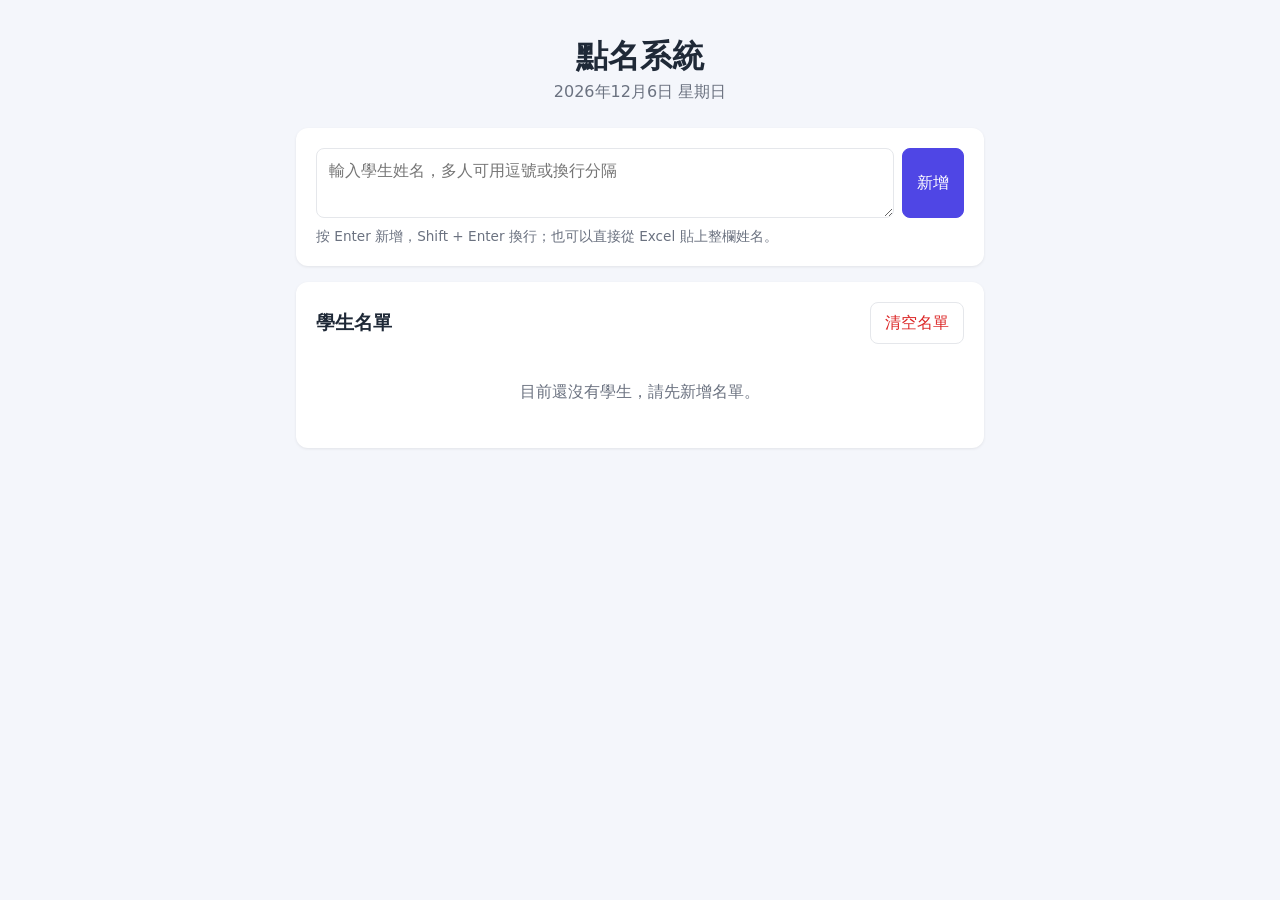
==== index.html @ 5b0069a3 "feat: 建立點名系統與學生名單管理 - 建立 index.html、style.css、script.js 基本架構 - 可新增學生，支援用逗號或換行一次加入多人（可直接從 Excel 貼上） -" ====
<!DOCTYPE html>
<html lang="zh-Hant">
<head>
  <meta charset="UTF-8">
  <meta name="viewport" content="width=device-width, initial-scale=1.0">
  <title>點名系統</title>
  <link rel="stylesheet" href="style.css">
</head>
<body>
  <main class="container">
    <header class="header">
      <h1>點名系統</h1>
      <p id="today" class="today"></p>
    </header>

    <section class="card">
      <form id="add-form" class="add-form">
        <textarea id="name-input" rows="2" placeholder="輸入學生姓名，多人可用逗號或換行分隔"></textarea>
        <button type="submit" class="btn btn-primary">新增</button>
      </form>
      <p class="hint">按 Enter 新增，Shift + Enter 換行；也可以直接從 Excel 貼上整欄姓名。</p>
    </section>

    <section class="card">
      <div class="list-header">
        <h2>學生名單</h2>
        <div class="actions">
          <button type="button" id="clear-btn" class="btn btn-danger">清空名單</button>
        </div>
      </div>
      <ul id="student-list" class="student-list"></ul>
      <p id="empty-tip" class="empty-tip">目前還沒有學生，請先新增名單。</p>
    </section>
  </main>

  <script src="script.js"></script>
</body>
</html>
---- style.css ----
:root {
  --bg: #f4f6fb;
  --card: #ffffff;
  --text: #1f2937;
  --muted: #6b7280;
  --border: #e5e7eb;
  --primary: #4f46e5;
  --primary-dark: #4338ca;
  --danger: #dc2626;
  --radius: 12px;
  --shadow: 0 1px 3px rgba(0, 0, 0, 0.08);
}

* {
  box-sizing: border-box;
  margin: 0;
  padding: 0;
}

body {
  font-family: "Noto Sans TC", "Microsoft JhengHei", system-ui, sans-serif;
  background: var(--bg);
  color: var(--text);
  line-height: 1.5;
}

.container {
  max-width: 720px;
  margin: 0 auto;
  padding: 32px 16px 48px;
}

.header {
  text-align: center;
  margin-bottom: 24px;
}

.header h1 {
  font-size: 2rem;
}

.today {
  color: var(--muted);
}

.card {
  background: var(--card);
  border-radius: var(--radius);
  box-shadow: var(--shadow);
  padding: 20px;
  margin-bottom: 16px;
}

/* 新增學生 */
.add-form {
  display: flex;
  gap: 8px;
}

.add-form textarea {
  flex: 1;
  padding: 10px 12px;
  border: 1px solid var(--border);
  border-radius: 8px;
  font: inherit;
  resize: vertical;
}

.add-form textarea:focus {
  outline: 2px solid var(--primary);
  border-color: transparent;
}

.hint {
  margin-top: 8px;
  font-size: 0.85rem;
  color: var(--muted);
}

/* 按鈕 */
.btn {
  padding: 8px 14px;
  border: 1px solid var(--border);
  border-radius: 8px;
  background: #fff;
  color: var(--text);
  font: inherit;
  cursor: pointer;
  transition: background 0.15s;
}

.btn:hover {
  background: #f3f4f6;
}

.btn-primary {
  background: var(--primary);
  border-color: var(--primary);
  color: #fff;
}

.btn-primary:hover {
  background: var(--primary-dark);
}

.btn-danger {
  color: var(--danger);
}

.btn-danger:hover {
  background: #fef2f2;
}

/* 學生名單 */
.list-header {
  display: flex;
  justify-content: space-between;
  align-items: center;
  flex-wrap: wrap;
  gap: 8px;
  margin-bottom: 12px;
}

.list-header h2 {
  font-size: 1.2rem;
}

.actions {
  display: flex;
  flex-wrap: wrap;
  gap: 8px;
}

.student-list {
  list-style: none;
}

.student {
  display: flex;
  align-items: center;
  gap: 12px;
  padding: 10px 8px;
  border-bottom: 1px solid var(--border);
}

.student:last-child {
  border-bottom: none;
}

.student-no {
  width: 2em;
  text-align: right;
  color: var(--muted);
}

.student-name {
  flex: 1;
  font-weight: 500;
}

.btn-delete {
  border: none;
  background: none;
  color: var(--muted);
  font-size: 1.25rem;
  line-height: 1;
  padding: 0 6px;
  cursor: pointer;
}

.btn-delete:hover {
  color: var(--danger);
}

.empty-tip {
  text-align: center;
  color: var(--muted);
  padding: 24px 0;
}
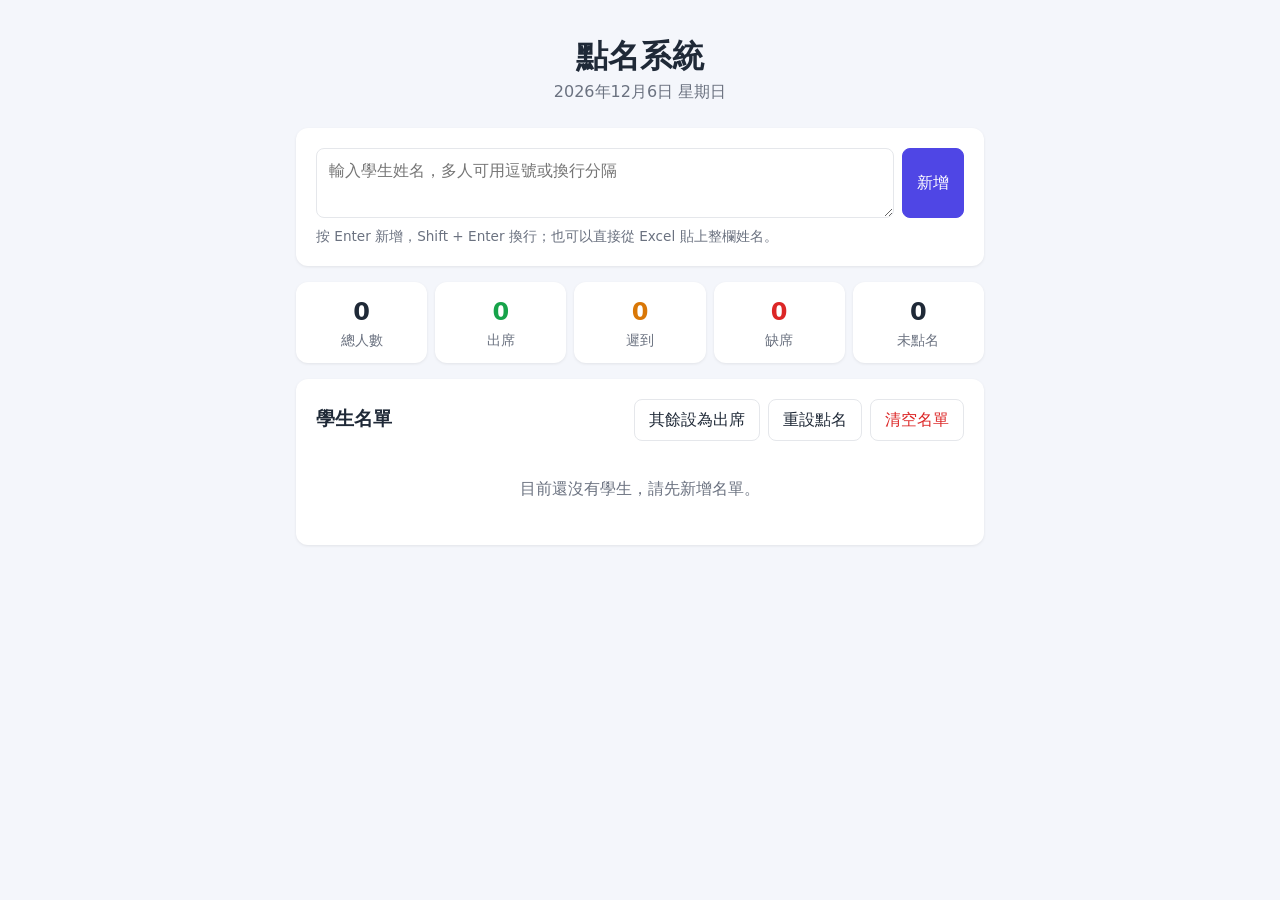
==== commit 54cd302e: "feat: 新增出席、遲到、缺席點名與人數統計 - 每位學生可標記出席／遲到／缺席，再點一次同一個狀態即取消 - 顯示總人數、出席、遲到、缺席、未點名的即時統計 - 新增「其餘設為出席」，只需標記缺席" ====
--- a/index.html
+++ b/index.html
@@ -21,10 +21,20 @@
       <p class="hint">按 Enter 新增，Shift + Enter 換行；也可以直接從 Excel 貼上整欄姓名。</p>
     </section>
 
+    <section class="stats">
+      <div class="stat"><strong id="stat-total">0</strong>總人數</div>
+      <div class="stat present"><strong id="stat-present">0</strong>出席</div>
+      <div class="stat late"><strong id="stat-late">0</strong>遲到</div>
+      <div class="stat absent"><strong id="stat-absent">0</strong>缺席</div>
+      <div class="stat"><strong id="stat-unmarked">0</strong>未點名</div>
+    </section>
+
     <section class="card">
       <div class="list-header">
         <h2>學生名單</h2>
         <div class="actions">
+          <button type="button" id="rest-present-btn" class="btn" title="把還沒點名的學生都設為出席">其餘設為出席</button>
+          <button type="button" id="reset-btn" class="btn">重設點名</button>
           <button type="button" id="clear-btn" class="btn btn-danger">清空名單</button>
         </div>
       </div>
--- a/style.css
+++ b/style.css
@@ -7,6 +7,9 @@
   --primary: #4f46e5;
   --primary-dark: #4338ca;
   --danger: #dc2626;
+  --present: #16a34a;
+  --late: #d97706;
+  --absent: #dc2626;
   --radius: 12px;
   --shadow: 0 1px 3px rgba(0, 0, 0, 0.08);
 }
@@ -75,6 +78,42 @@
   margin-top: 8px;
   font-size: 0.85rem;
   color: var(--muted);
+}
+
+/* 統計 */
+.stats {
+  display: grid;
+  grid-template-columns: repeat(5, 1fr);
+  gap: 8px;
+  margin-bottom: 16px;
+}
+
+.stat {
+  background: var(--card);
+  border-radius: var(--radius);
+  box-shadow: var(--shadow);
+  padding: 12px 8px;
+  text-align: center;
+  font-size: 0.85rem;
+  color: var(--muted);
+}
+
+.stat strong {
+  display: block;
+  font-size: 1.5rem;
+  color: var(--text);
+}
+
+.stat.present strong {
+  color: var(--present);
+}
+
+.stat.late strong {
+  color: var(--late);
+}
+
+.stat.absent strong {
+  color: var(--absent);
 }
 
 /* 按鈕 */
@@ -158,6 +197,49 @@
   font-weight: 500;
 }
 
+.student.absent .student-name {
+  color: var(--muted);
+}
+
+.status-group {
+  display: flex;
+  gap: 4px;
+}
+
+.status-btn {
+  padding: 4px 10px;
+  border: 1px solid var(--border);
+  border-radius: 999px;
+  background: #fff;
+  color: var(--muted);
+  font: inherit;
+  font-size: 0.85rem;
+  cursor: pointer;
+}
+
+.status-btn:hover {
+  background: #f3f4f6;
+}
+
+.status-btn.active {
+  color: #fff;
+}
+
+.status-btn.present.active {
+  background: var(--present);
+  border-color: var(--present);
+}
+
+.status-btn.late.active {
+  background: var(--late);
+  border-color: var(--late);
+}
+
+.status-btn.absent.active {
+  background: var(--absent);
+  border-color: var(--absent);
+}
+
 .btn-delete {
   border: none;
   background: none;
@@ -177,3 +259,20 @@
   color: var(--muted);
   padding: 24px 0;
 }
+
+/* 手機版 */
+@media (max-width: 520px) {
+  .stats {
+    grid-template-columns: repeat(3, 1fr);
+  }
+
+  .student {
+    flex-wrap: wrap;
+  }
+
+  .status-group {
+    order: 1;
+    width: 100%;
+    padding-left: calc(2em + 12px);
+  }
+}
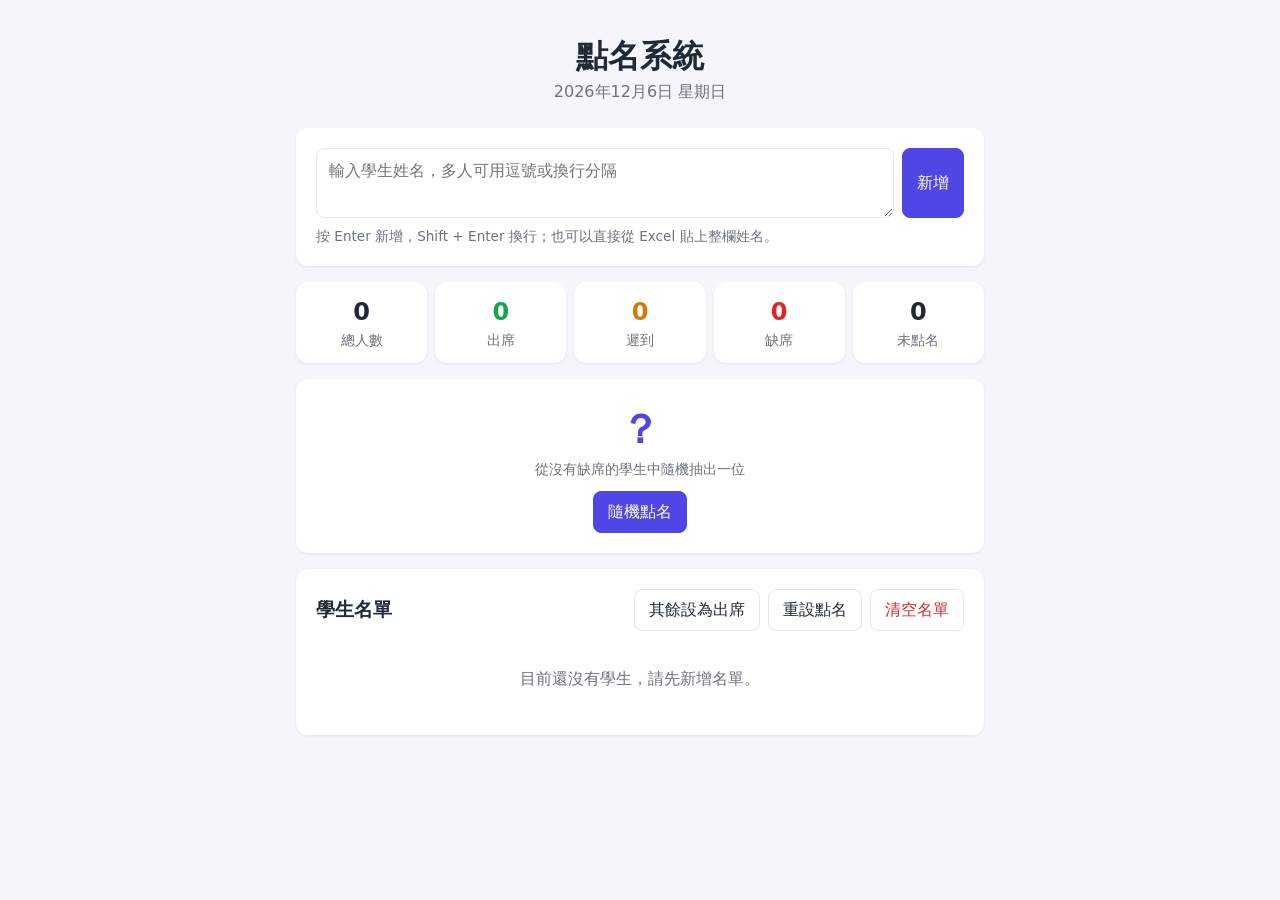
==== commit 2f827583: "feat: 新增隨機點名功能 - 從沒有缺席的學生中隨機抽出一位，抽的過程有名字輪播效果 - 抽中的學生會在名單中以底色標示 - 抽點進行中暫時停用按鈕，避免連續點擊  Co-Authored-By:" ====
--- a/index.html
+++ b/index.html
@@ -29,6 +29,12 @@
       <div class="stat"><strong id="stat-unmarked">0</strong>未點名</div>
     </section>
 
+    <section class="card picker">
+      <div id="picked-name" class="picked-name">？</div>
+      <p class="hint">從沒有缺席的學生中隨機抽出一位</p>
+      <button type="button" id="pick-btn" class="btn btn-primary">隨機點名</button>
+    </section>
+
     <section class="card">
       <div class="list-header">
         <h2>學生名單</h2>
--- a/style.css
+++ b/style.css
@@ -150,6 +150,31 @@
   background: #fef2f2;
 }
 
+.btn:disabled {
+  opacity: 0.6;
+  cursor: not-allowed;
+}
+
+/* 隨機點名 */
+.picker {
+  text-align: center;
+}
+
+.picked-name {
+  min-height: 3.75rem;
+  font-size: 2.5rem;
+  font-weight: 700;
+  color: var(--primary);
+}
+
+.picked-name.rolling {
+  color: var(--muted);
+}
+
+.picker .hint {
+  margin: 0 0 12px;
+}
+
 /* 學生名單 */
 .list-header {
   display: flex;
@@ -201,6 +226,11 @@
   color: var(--muted);
 }
 
+.student.picked {
+  background: #eef2ff;
+  box-shadow: inset 3px 0 var(--primary);
+}
+
 .status-group {
   display: flex;
   gap: 4px;
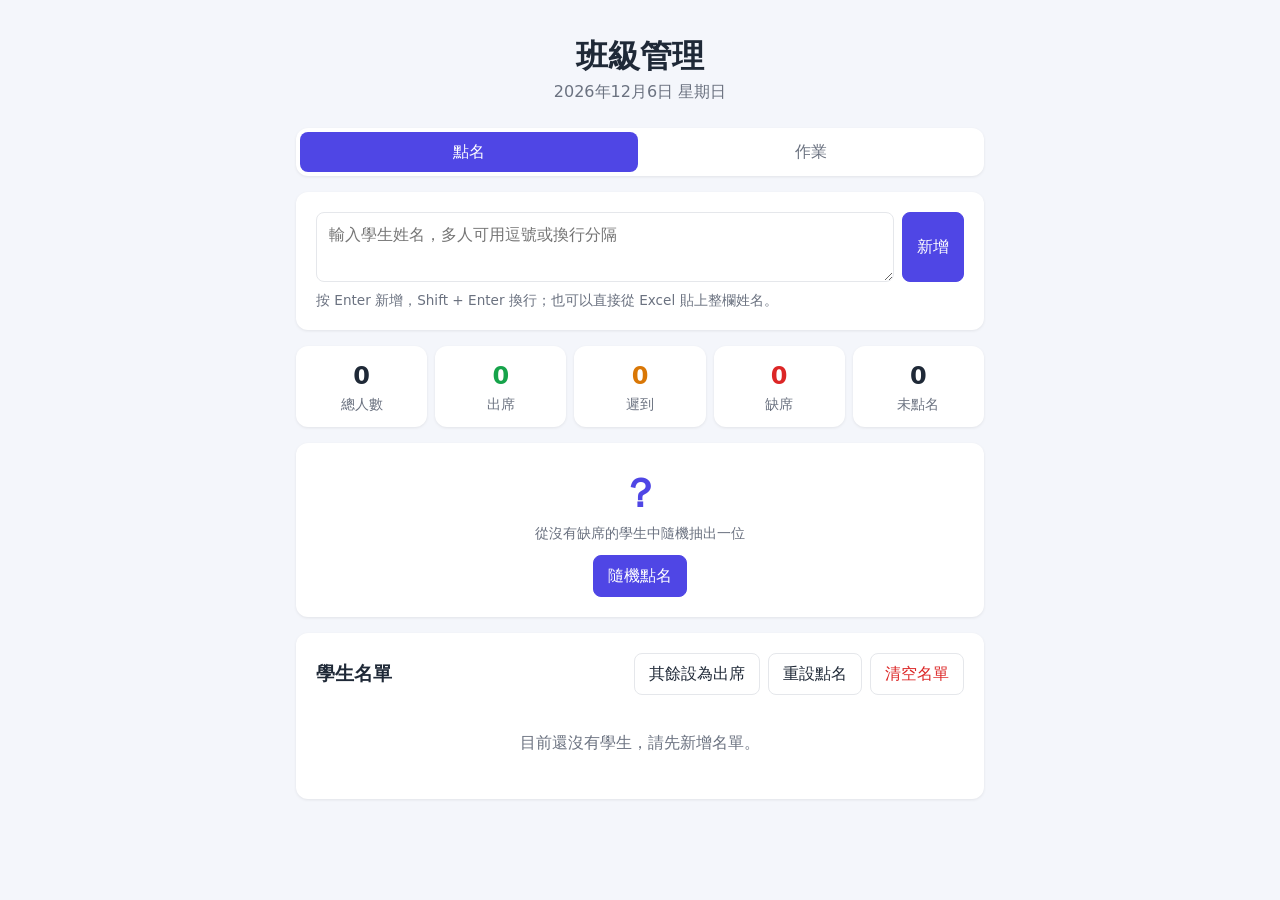
==== commit 28740262: "feat: 新增作業管理功能 - 新增「點名」／「作業」分頁切換，標題改為「班級管理」 - 可新增作業並設定截止日期，列表依截止日期排序 - 每份作業顯示繳交進度條與截止狀態（剩 N 天、今天截止、已" ====
--- a/index.html
+++ b/index.html
@@ -3,50 +3,71 @@
 <head>
   <meta charset="UTF-8">
   <meta name="viewport" content="width=device-width, initial-scale=1.0">
-  <title>點名系統</title>
+  <title>班級管理</title>
   <link rel="stylesheet" href="style.css">
 </head>
 <body>
   <main class="container">
     <header class="header">
-      <h1>點名系統</h1>
+      <h1>班級管理</h1>
       <p id="today" class="today"></p>
     </header>
 
-    <section class="card">
-      <form id="add-form" class="add-form">
-        <textarea id="name-input" rows="2" placeholder="輸入學生姓名，多人可用逗號或換行分隔"></textarea>
-        <button type="submit" class="btn btn-primary">新增</button>
-      </form>
-      <p class="hint">按 Enter 新增，Shift + Enter 換行；也可以直接從 Excel 貼上整欄姓名。</p>
-    </section>
+    <nav class="tabs">
+      <button type="button" class="tab active" data-tab="attendance">點名</button>
+      <button type="button" class="tab" data-tab="homework">作業</button>
+    </nav>
 
-    <section class="stats">
-      <div class="stat"><strong id="stat-total">0</strong>總人數</div>
-      <div class="stat present"><strong id="stat-present">0</strong>出席</div>
-      <div class="stat late"><strong id="stat-late">0</strong>遲到</div>
-      <div class="stat absent"><strong id="stat-absent">0</strong>缺席</div>
-      <div class="stat"><strong id="stat-unmarked">0</strong>未點名</div>
-    </section>
+    <div id="tab-attendance" class="tab-panel">
+      <section class="card">
+        <form id="add-form" class="add-form">
+          <textarea id="name-input" rows="2" placeholder="輸入學生姓名，多人可用逗號或換行分隔"></textarea>
+          <button type="submit" class="btn btn-primary">新增</button>
+        </form>
+        <p class="hint">按 Enter 新增，Shift + Enter 換行；也可以直接從 Excel 貼上整欄姓名。</p>
+      </section>
 
-    <section class="card picker">
-      <div id="picked-name" class="picked-name">？</div>
-      <p class="hint">從沒有缺席的學生中隨機抽出一位</p>
-      <button type="button" id="pick-btn" class="btn btn-primary">隨機點名</button>
-    </section>
+      <section class="stats">
+        <div class="stat"><strong id="stat-total">0</strong>總人數</div>
+        <div class="stat present"><strong id="stat-present">0</strong>出席</div>
+        <div class="stat late"><strong id="stat-late">0</strong>遲到</div>
+        <div class="stat absent"><strong id="stat-absent">0</strong>缺席</div>
+        <div class="stat"><strong id="stat-unmarked">0</strong>未點名</div>
+      </section>
 
-    <section class="card">
-      <div class="list-header">
-        <h2>學生名單</h2>
-        <div class="actions">
-          <button type="button" id="rest-present-btn" class="btn" title="把還沒點名的學生都設為出席">其餘設為出席</button>
-          <button type="button" id="reset-btn" class="btn">重設點名</button>
-          <button type="button" id="clear-btn" class="btn btn-danger">清空名單</button>
+      <section class="card picker">
+        <div id="picked-name" class="picked-name">？</div>
+        <p class="hint">從沒有缺席的學生中隨機抽出一位</p>
+        <button type="button" id="pick-btn" class="btn btn-primary">隨機點名</button>
+      </section>
+
+      <section class="card">
+        <div class="list-header">
+          <h2>學生名單</h2>
+          <div class="actions">
+            <button type="button" id="rest-present-btn" class="btn" title="把還沒點名的學生都設為出席">其餘設為出席</button>
+            <button type="button" id="reset-btn" class="btn">重設點名</button>
+            <button type="button" id="clear-btn" class="btn btn-danger">清空名單</button>
+          </div>
         </div>
-      </div>
-      <ul id="student-list" class="student-list"></ul>
-      <p id="empty-tip" class="empty-tip">目前還沒有學生，請先新增名單。</p>
-    </section>
+        <ul id="student-list" class="student-list"></ul>
+        <p id="empty-tip" class="empty-tip">目前還沒有學生，請先新增名單。</p>
+      </section>
+    </div>
+
+    <div id="tab-homework" class="tab-panel" hidden>
+      <section class="card">
+        <form id="homework-form" class="homework-form">
+          <input id="homework-title" type="text" placeholder="作業名稱，例如：數學習作 P.12" autocomplete="off" required>
+          <input id="homework-due" type="date" title="截止日期" required>
+          <button type="submit" class="btn btn-primary">新增作業</button>
+        </form>
+        <p class="hint">點作業可以展開，勾選已經交的學生。</p>
+      </section>
+
+      <ul id="homework-list" class="homework-list"></ul>
+      <p id="homework-empty" class="card empty-tip">還沒有作業，先新增一份吧。</p>
+    </div>
   </main>
 
   <script src="script.js"></script>
--- a/style.css
+++ b/style.css
@@ -54,24 +54,62 @@
   margin-bottom: 16px;
 }
 
-/* 新增學生 */
-.add-form {
-  display: flex;
-  gap: 8px;
-}
-
-.add-form textarea {
+/* 分頁 */
+.tabs {
+  display: flex;
+  gap: 4px;
+  padding: 4px;
+  margin-bottom: 16px;
+  background: var(--card);
+  border-radius: var(--radius);
+  box-shadow: var(--shadow);
+}
+
+.tab {
   flex: 1;
+  padding: 8px;
+  border: none;
+  border-radius: 8px;
+  background: none;
+  color: var(--muted);
+  font: inherit;
+  font-weight: 500;
+  cursor: pointer;
+}
+
+.tab:hover {
+  color: var(--text);
+}
+
+.tab.active {
+  background: var(--primary);
+  color: #fff;
+}
+
+/* 輸入框 */
+.add-form textarea,
+.homework-form input {
   padding: 10px 12px;
   border: 1px solid var(--border);
   border-radius: 8px;
   font: inherit;
-  resize: vertical;
-}
-
-.add-form textarea:focus {
+}
+
+.add-form textarea:focus,
+.homework-form input:focus {
   outline: 2px solid var(--primary);
   border-color: transparent;
+}
+
+/* 新增學生 */
+.add-form {
+  display: flex;
+  gap: 8px;
+}
+
+.add-form textarea {
+  flex: 1;
+  resize: vertical;
 }
 
 .hint {
@@ -290,6 +328,162 @@
   padding: 24px 0;
 }
 
+/* 作業管理 */
+.homework-form {
+  display: flex;
+  flex-wrap: wrap;
+  gap: 8px;
+}
+
+.homework-form input[type="text"] {
+  flex: 1 1 200px;
+  min-width: 0;
+}
+
+.homework-list {
+  list-style: none;
+}
+
+.homework {
+  padding: 0;
+  overflow: hidden;
+}
+
+.homework-header {
+  display: flex;
+  align-items: center;
+  gap: 16px;
+  width: 100%;
+  padding: 16px 20px;
+  border: none;
+  background: none;
+  color: inherit;
+  font: inherit;
+  text-align: left;
+  cursor: pointer;
+}
+
+.homework-header:hover {
+  background: #f9fafb;
+}
+
+.homework-header::after {
+  content: "▾";
+  color: var(--muted);
+  transition: transform 0.15s;
+}
+
+.homework.open .homework-header::after {
+  transform: rotate(180deg);
+}
+
+.homework-info {
+  flex: 1;
+  min-width: 0;
+}
+
+.homework-title {
+  display: block;
+  font-size: 1.05rem;
+  font-weight: 600;
+}
+
+.homework-meta {
+  display: block;
+  font-size: 0.85rem;
+  color: var(--muted);
+}
+
+.badge {
+  display: inline-block;
+  margin-left: 8px;
+  padding: 0 8px;
+  border-radius: 999px;
+  background: #eef2ff;
+  color: var(--primary);
+  font-size: 0.75rem;
+  line-height: 1.6;
+}
+
+.badge.today {
+  background: #fef3c7;
+  color: #b45309;
+}
+
+.badge.overdue {
+  background: #fee2e2;
+  color: var(--danger);
+}
+
+.badge.complete {
+  background: #dcfce7;
+  color: #15803d;
+}
+
+.homework-progress {
+  flex-shrink: 0;
+  width: 96px;
+  text-align: right;
+  font-size: 0.85rem;
+  color: var(--muted);
+}
+
+.progress-bar {
+  display: block;
+  height: 6px;
+  margin-top: 4px;
+  border-radius: 999px;
+  background: var(--border);
+  overflow: hidden;
+}
+
+.progress-fill {
+  display: block;
+  height: 100%;
+  background: var(--present);
+}
+
+.homework-detail {
+  padding: 16px 20px 20px;
+  border-top: 1px solid var(--border);
+}
+
+.missing-list {
+  margin-bottom: 12px;
+}
+
+.submit-grid {
+  display: grid;
+  grid-template-columns: repeat(auto-fill, minmax(110px, 1fr));
+  gap: 8px;
+  margin-bottom: 16px;
+}
+
+.submit-item {
+  display: flex;
+  align-items: center;
+  gap: 6px;
+  padding: 6px 10px;
+  border: 1px solid var(--border);
+  border-radius: 8px;
+  cursor: pointer;
+  user-select: none;
+}
+
+.submit-item:hover {
+  background: #f9fafb;
+}
+
+.submit-item.done {
+  background: #f0fdf4;
+  border-color: #bbf7d0;
+  color: #15803d;
+}
+
+.submit-item input {
+  accent-color: var(--present);
+}
+
 /* 手機版 */
 @media (max-width: 520px) {
   .stats {
@@ -305,4 +499,16 @@
     width: 100%;
     padding-left: calc(2em + 12px);
   }
-}
+
+  .homework-form input[type="date"] {
+    flex: 1;
+  }
+
+  .homework-header {
+    gap: 12px;
+  }
+
+  .homework-progress {
+    width: 64px;
+  }
+}
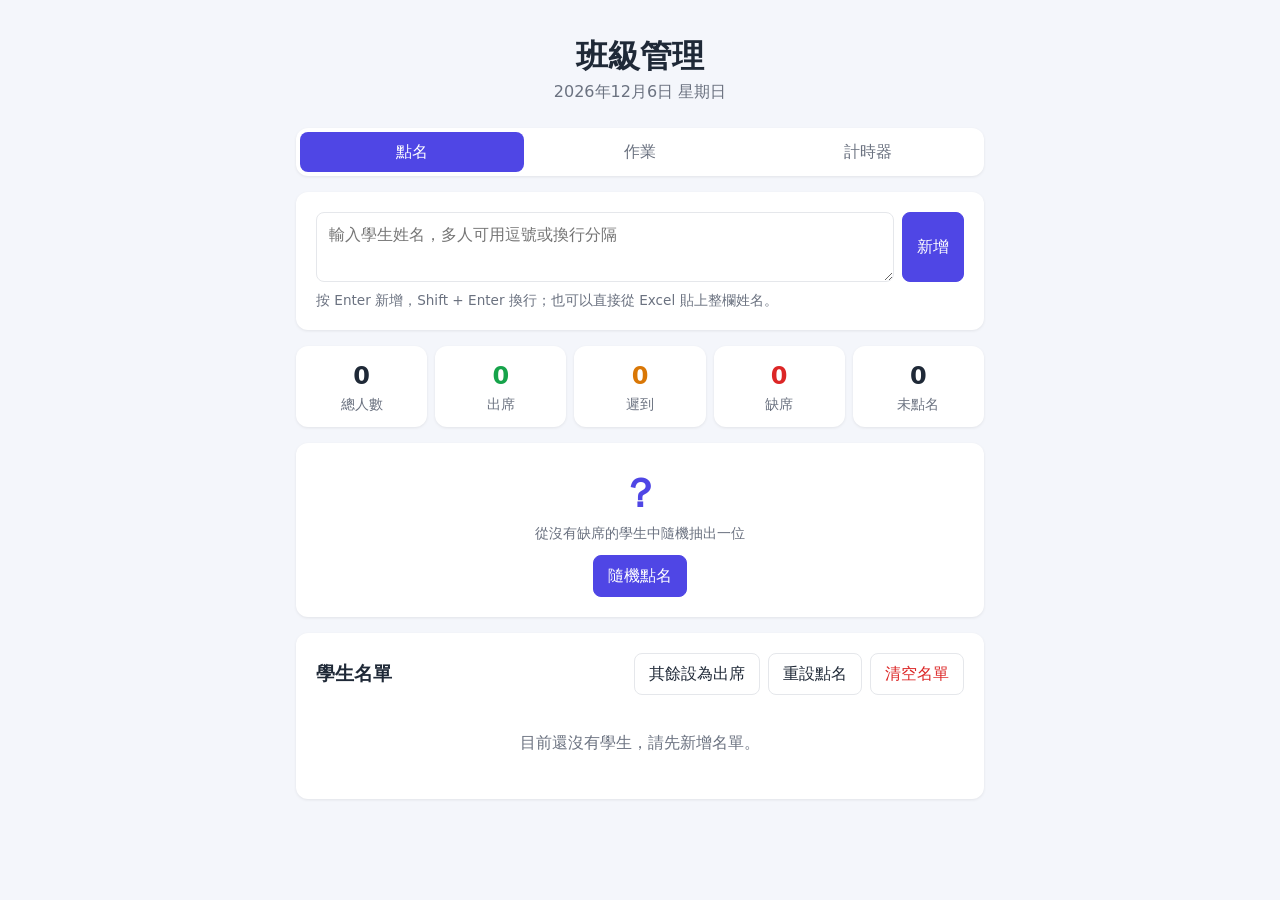
==== commit bb094ac0: "feat: 新增計時器分頁 - 新增「計時器」分頁，可倒數計時 - 提供 1、3、5、10 分鐘快速設定，也可以自訂分、秒 - 可開始、暫停、繼續與重設，並以進度條顯示剩餘時間 - 時間到會閃爍顯示「" ====
--- a/index.html
+++ b/index.html
@@ -16,6 +16,7 @@
     <nav class="tabs">
       <button type="button" class="tab active" data-tab="attendance">點名</button>
       <button type="button" class="tab" data-tab="homework">作業</button>
+      <button type="button" class="tab" data-tab="timer">計時器</button>
     </nav>
 
     <div id="tab-attendance" class="tab-panel">
@@ -68,6 +69,30 @@
       <ul id="homework-list" class="homework-list"></ul>
       <p id="homework-empty" class="card empty-tip">還沒有作業，先新增一份吧。</p>
     </div>
+
+    <div id="tab-timer" class="tab-panel" hidden>
+      <section class="card timer">
+        <div id="timer-display" class="timer-display">05:00</div>
+        <span class="progress-bar"><span id="timer-fill" class="progress-fill"></span></span>
+
+        <div class="timer-presets">
+          <button type="button" class="btn" data-minutes="1">1 分鐘</button>
+          <button type="button" class="btn" data-minutes="3">3 分鐘</button>
+          <button type="button" class="btn" data-minutes="5">5 分鐘</button>
+          <button type="button" class="btn" data-minutes="10">10 分鐘</button>
+        </div>
+
+        <div class="timer-inputs">
+          <input id="timer-minutes" type="number" min="0" max="999" value="5" aria-label="分鐘"> 分
+          <input id="timer-seconds" type="number" min="0" max="59" value="0" aria-label="秒"> 秒
+        </div>
+
+        <div class="timer-controls">
+          <button type="button" id="timer-start" class="btn btn-primary">開始</button>
+          <button type="button" id="timer-reset" class="btn">重設</button>
+        </div>
+      </section>
+    </div>
   </main>
 
   <script src="script.js"></script>
--- a/style.css
+++ b/style.css
@@ -88,7 +88,8 @@
 
 /* 輸入框 */
 .add-form textarea,
-.homework-form input {
+.homework-form input,
+.timer-inputs input {
   padding: 10px 12px;
   border: 1px solid var(--border);
   border-radius: 8px;
@@ -96,7 +97,8 @@
 }
 
 .add-form textarea:focus,
-.homework-form input:focus {
+.homework-form input:focus,
+.timer-inputs input:focus {
   outline: 2px solid var(--primary);
   border-color: transparent;
 }
@@ -484,6 +486,66 @@
   accent-color: var(--present);
 }
 
+/* 計時器 */
+.timer {
+  text-align: center;
+}
+
+.timer-display {
+  font-size: clamp(3rem, 16vw, 6rem);
+  font-weight: 700;
+  line-height: 1.2;
+  font-variant-numeric: tabular-nums;
+}
+
+.timer-display.done {
+  color: var(--danger);
+  animation: blink 1s ease-in-out infinite;
+}
+
+@keyframes blink {
+  50% {
+    opacity: 0.3;
+  }
+}
+
+.timer .progress-bar {
+  height: 8px;
+  margin: 8px 0 24px;
+}
+
+.timer .progress-fill {
+  background: var(--primary);
+  transition: width 0.2s linear;
+}
+
+.timer-presets,
+.timer-controls {
+  display: flex;
+  justify-content: center;
+  flex-wrap: wrap;
+  gap: 8px;
+}
+
+.timer-inputs {
+  display: flex;
+  justify-content: center;
+  align-items: center;
+  gap: 6px;
+  margin: 16px 0 24px;
+  color: var(--muted);
+}
+
+.timer-inputs input {
+  width: 80px;
+  text-align: center;
+  color: var(--text);
+}
+
+.timer-controls .btn {
+  min-width: 96px;
+}
+
 /* 手機版 */
 @media (max-width: 520px) {
   .stats {
